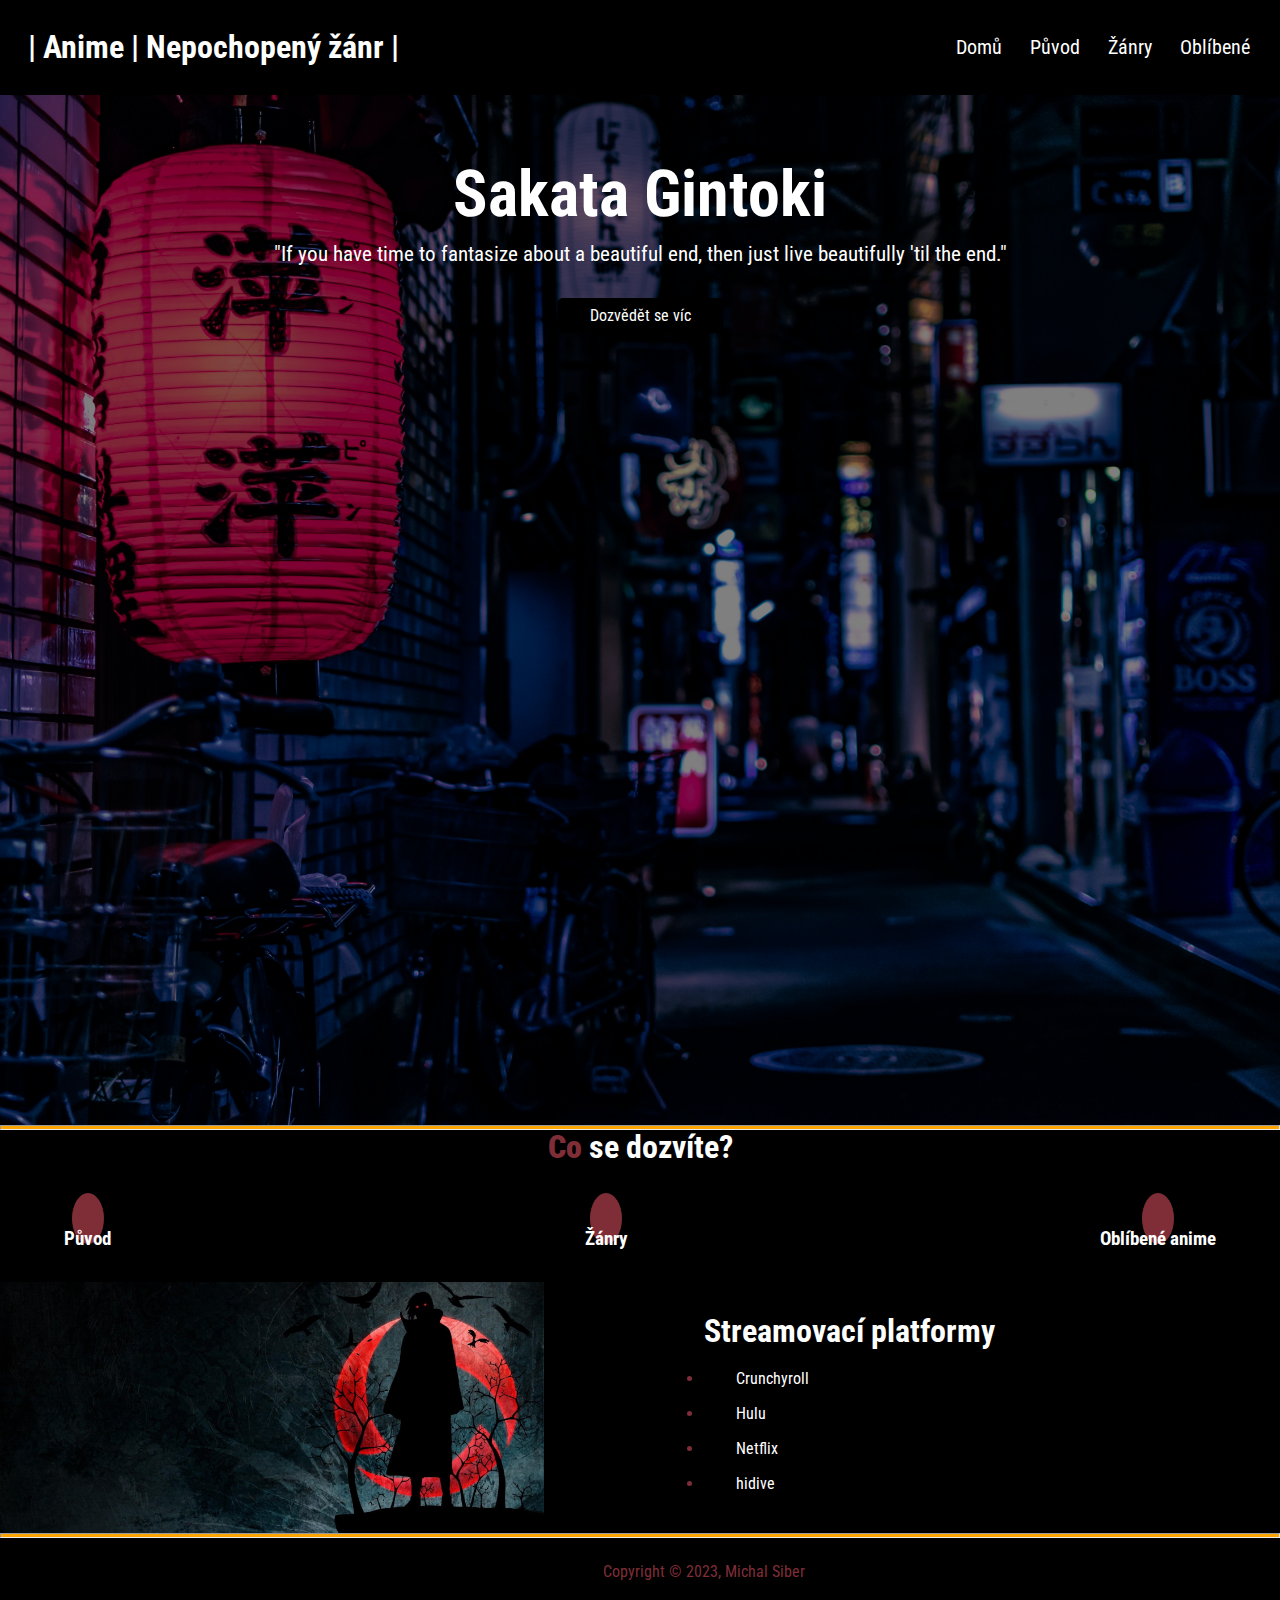
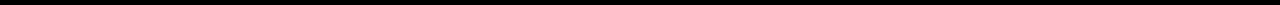
==== index.html @ 5fa0fb0a "edit" ====
<!DOCTYPE html>
<html lang="cs">
<head>
    <style>
        @import url('https://fonts.googleapis.com/css2?family=Pathway+Gothic+One&family=Roboto+Condensed:wght@700&display=swap');
      </style>
    <link rel="stylesheet" href="https://cdnjs.cloudflare.com/ajax/libs/font-awesome/6.4.2/css/all.min.css" integrity="sha512-z3gLpd7yknf1YoNbCzqRKc4qyor8gaKU1qmn+CShxbuBusANI9QpRohGBreCFkKxLhei6S9CQXFEbbKuqLg0DA==" crossorigin="anonymous" referrerpolicy="no-referrer" />
    <meta charset="UTF-8">
    <meta name="viewport" content="width=device-width, initial-scale=1.0">
    <title> Anime </title>
    <link rel="stylesheet" href="./css/style.css">
</head> 
<body>
    <nav id="navbar">
        <div id="logo"><a href="index.html">| Anime | Nepochopený žánr |</a></div>
        <ul>
            <li><a href="#home"><i class="fa-solid fa-house fa-fade"></i> Domů</a></li>
            <li><a href="./puvod.html"><i class="fa-solid fa-globe"></i> Původ</a></li>
            <li><a href="./tabulka.html"><i class="fa-solid fa-film"></i> Žánry</a></li>
            <li><a href="oblibene"><i class="fa-solid fa-fire-flame-curved"></i> Oblíbené</a></li>
        </ul>
        </div>
    </nav>
    <div id="showcase">
        <div class="showcase-content">
            <h1 class="l-heading">Sakata Gintoki</h1>
            <p class="lead">"If you have time to fantasize about a beautiful end, then just live beautifully 'til the end."</p>
            <a href="#what" class="btn"> Dozvědět se víc</a>
        </div>
    </div> <hr class="hr">
    <section id="what"> 
        <div class="container">
            <h2 class="m-heading text-center"><span class="text-primary"> Co</span> se dozvíte?</h2>
            <div class="items">
                <div class="item">
                    <i class="fa-solid fa-globe"></i>
                    <div class="bla">
                        <h3>Původ</h3>
                        <p></p>
                    </div>
                </div>
                <div class="item">
                    <i class="fa-solid fa-film"></i>
                    <div class="bla">
                        <h3>Žánry</h3>
                    </div>
                </div>
                <div class="item">
                    <i class="fa-solid fa-fire-flame-curved"></i>
                    <div class="bla">
                        <h3>Oblíbené anime</h3>
                        <p></p>
                    </div>
                </div>
            </div>
        </div>
    </section>
    <section id="who">
        <div class="who-img"></div>
        <div class="who-text bg-dark p-2">
            <h2 class="m-heading">Streamovací platformy</h2>
            <ul>
                <li><a href="https://www.crunchyroll.com/?utm_medium=pwa_app_launch&amp;utm_source=pwa" class="btn">Crunchyroll</a></li>
                <li> <a href="https://www.hulu.com/welcome?orig_referrer=https%3A%2F%2Fwww.google.com%2F" class="btn">Hulu</a></li>
                <li> <a href="https://www.netflix.com/cz/" class="btn">Netflix</a></li>
                <li> <a href="https://www.hidive.com/" class="btn">hidive</a></li>
            </ul>
        </div>
    </section> <hr class="hr">
    <footer id="main-footer" class="bg-dark text-center py-1">
        <div class="container">
            <p>Copyright &copy; 2023, Michal Siber </p>
        </div>
    </footer>
</body>
</html>
---- css/style.css ----
@import url('https://fonts.googleapis.com/css2?family=Roboto+Condensed:wght@700&display=swap');
* {
    margin: 0;
    padding: 0;
    box-sizing: border-box;
}

body {
    font-family: 'Pathway Gothic One', sans-serif;
    font-family: 'Roboto Condensed', sans-serif;
    background-color: black;
    text-decoration: none;
    padding-top: auto;

}
#logo {
    font-family: 'Pathway Gothic One', sans-serif;
    font-family: 'Roboto Condensed', sans-serif;
    font-weight: bold;
    font-size: 2rem;
    padding: 1%;
    
}
.text-primary {
    color: #7f2e37;
    font-weight: bolder;
    font-family: 'Roboto Condensed' sans-serif
}
#navbar {
    background-color: black;
    color: white;
    display: flex;
    justify-content: space-between;
    padding: 1rem;
    flex-wrap: wrap;
    font-family: 'Pathway Gothic One', sans-serif;
    font-family: 'Roboto Condensed', sans-serif;
    position: fixed;
    width: 100%;

}
#navbar a {
    color: white;
    text-decoration: none;
}
#navbar ul {

    display: flex;

    list-style: none;

    align-items: center;

}

 

#navbar ul li a {

    padding: 10px;

    margin: 0 0.25rem;
    font-size: 20px;

}

#navbar ul li a:hover {

    background-color: black;

    border-radius: 3px;

    color: #7f2e37;

}



@media only screen and (max-width: 700px) {

    #navbar ul {

        margin-top: 1rem;

    }

}
#showcase {
    background: rgb(3, 3, 3, 0.5) url("../img/jase-bloor-oCZHIa1D4EU-unsplash.jpg") no-repeat center center/cover;
    height: 125vh;
    color: white;
    }
#showcase .showcase-content {
    display: flex;
    flex-direction: column;
    text-align: center;
    justify-content: start;
    align-items: center;
    height: 100%;
    padding:10rem;
    background-color: rgb(0, 0, 0, 0.5);
}

.l-heading {
    font-size: 4rem;
    margin-bottom: 0.75rem;
    line-height: 1.1;

}

.lead {
    font-size: 1.3rem;
    margin-bottom: 2rem;

}
.btn {
    display: inline-block;
    color: white;
    background: black;
    padding: 0.5rem 2rem;
    border: none;
    border-radius: 5px;
    text-decoration: none;

}
.btn:hover {
    background: black;
    color: #7f2e37;
}
.btn-dark {
    background-color: #333;
    color: white;
}
#what .items {
    display: flex;
    padding: 1rem;
    justify-content: space-between;
    color: white    ;
}
#what .item {
    text-align: center;
    padding: 1rem;
    color: black;
}
#what .items .item i {
    background: #7f2e37;
    padding: 1rem;
    border-radius: 50%;
    margin-bottom: 1rem;
}
.container {
    max-width: 100%;
    margin: auto;
    padding: 0 2rem;
    overflow: hidden;
    background-color:black;
}
.text-center {
    text-align: center;
}
.m-heading {
    font-size: 2rem;
    margin-bottom: 0.75rem;
    line-height: 1.1;
    color: white;

}
.py-1 {
    padding: 1.5rem 0;
}
.py-2 {
    padding: 2rem 0;
}
.py-3 {
    padding: 3rem 0;
}
.bla {
    color: white;
}
.bg-light {
    background: white;
    color: #333;
}
.bg-dark {
    background: black;
    color: #7f2e37;
    margin-left: 10%;
}
.p-1 {
    padding: 1.5rem;
}
.p-2 {
    padding: 2rem;
}
.p-3 {
    padding: 3rem;
}
.list {
    margin: 0.5rem 0;
    list-style: none;
}
.list li {
    padding: 0.5rem 0;
    border-bottom: #444 dotted 1px;
}
#who {
    display: flex;
}
#who div {
    flex: 1;
}
#who .who-img {
    background: url("../img/wallpaperflare.com_wallpaper\ \(2\).jpg") no-repeat top center/cover;
    max-width:100%;
}
table {
    border: 0.125rem solid;
    border-collapse: collapse;
    background-color:var(--table-background)
}

th {
    height: 2rem;
    width: 10%;
    text-align: center;
    padding: 0.188rem;
    border: 0.125rem solid;
    border-bottom: 0.125rem solid;
    border-collapse: collapse;
    background-color: #7e1f37
}
tr {
    background-color: #000820;
}

td {
    color: white;
    height: 2rem;
    width: 10%;
    text-align: center;
    padding: 0.188rem;
    border-bottom: 0.063rem solid #ddd
}
.tab-head {
    color: white;
}
.hr {
    background-color:orange;
    height: 5px;
}
tr:nth-child(even) {background-color: #f2f2f2;}

#navbar1 {
    background-color: black;
    color: white;
    display: flex;
    justify-content: space-between;
    padding: 1rem;
    flex-wrap: wrap;
    font-family: 'Pathway Gothic One', sans-serif;
    font-family: 'Roboto Condensed', sans-serif;
    position: static;
    width: 100%;

}
#navbar1 a {
    color: white;
    text-decoration: none;
}
#navbar1 ul {

    display: flex;

    list-style: none;

    align-items: center;

}

 

#navbar1 ul li a {

    padding: 10px;

    margin: 0 0.25rem;
    font-size: 20px;

}

#navbar1 ul li a:hover {

    background-color: black;

    border-radius: 3px;

    color: #7f2e37;

}

.pozadi-puvod {
    background: rgb(3, 3, 3, 0.1) url("../img/clay-banks-u27Rrbs9Dwc-unsplash.jpg") no-repeat center center/cover;
    max-width: 100%;
    height: 125vh;
}
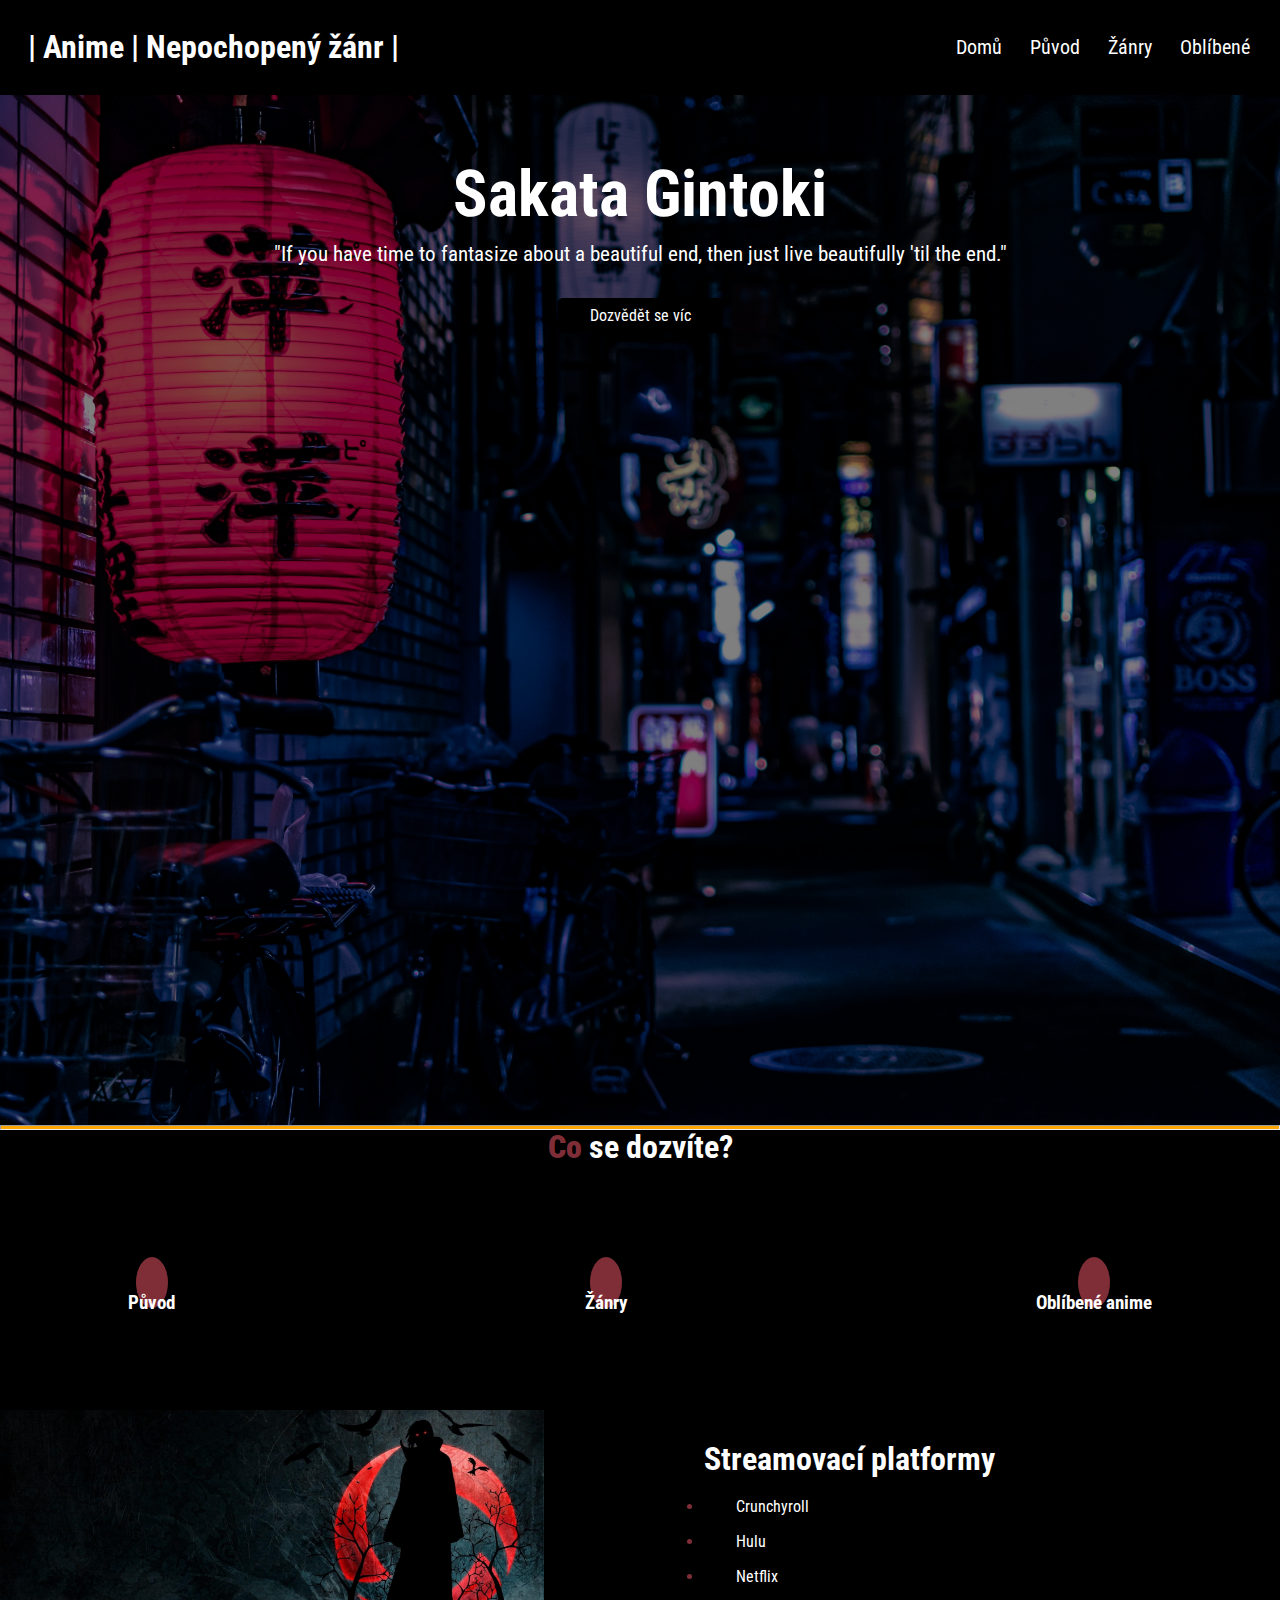
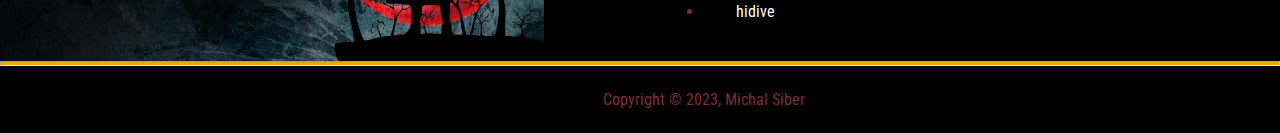
==== commit 4567e298: "edit" ====
--- a/index.html
+++ b/index.html
@@ -17,7 +17,7 @@
             <li><a href="#home"><i class="fa-solid fa-house fa-fade"></i> Domů</a></li>
             <li><a href="./puvod.html"><i class="fa-solid fa-globe"></i> Původ</a></li>
             <li><a href="./tabulka.html"><i class="fa-solid fa-film"></i> Žánry</a></li>
-            <li><a href="oblibene"><i class="fa-solid fa-fire-flame-curved"></i> Oblíbené</a></li>
+            <li><a href="./oblibene.html"><i class="fa-solid fa-fire-flame-curved"></i> Oblíbené</a></li>
         </ul>
         </div>
     </nav>
@@ -60,10 +60,10 @@
         <div class="who-text bg-dark p-2">
             <h2 class="m-heading">Streamovací platformy</h2>
             <ul>
-                <li><a href="https://www.crunchyroll.com/?utm_medium=pwa_app_launch&amp;utm_source=pwa" class="btn">Crunchyroll</a></li>
-                <li> <a href="https://www.hulu.com/welcome?orig_referrer=https%3A%2F%2Fwww.google.com%2F" class="btn">Hulu</a></li>
-                <li> <a href="https://www.netflix.com/cz/" class="btn">Netflix</a></li>
-                <li> <a href="https://www.hidive.com/" class="btn">hidive</a></li>
+                <li><a href="https://www.crunchyroll.com/?utm_medium=pwa_app_launch&amp;utm_source=pwa"class="btn" target="_blank">Crunchyroll</a></li>
+                <li> <a href="https://www.hulu.com/welcome?orig_referrer=https%3A%2F%2Fwww.google.com%2F" target="_blank" class="btn">Hulu</a></li>
+                <li> <a href="https://www.netflix.com/cz/" class="btn" target="_blank">Netflix</a></li>
+                <li> <a href="https://www.hidive.com/" class="btn" target="_blank">hidive</a></li>
             </ul>
         </div>
     </section> <hr class="hr">
--- a/css/style.css
+++ b/css/style.css
@@ -139,7 +139,7 @@
 }
 #what .item {
     text-align: center;
-    padding: 1rem;
+    padding: 5rem;
     color: black;
 }
 #what .items .item i {
@@ -153,7 +153,7 @@
     margin: auto;
     padding: 0 2rem;
     overflow: hidden;
-    background-color:black;
+    background-color:transparent;
 }
 .text-center {
     text-align: center;
@@ -182,7 +182,7 @@
     color: #333;
 }
 .bg-dark {
-    background: black;
+    background: transparent;
     color: #7f2e37;
     margin-left: 10%;
 }
@@ -302,4 +302,44 @@
     background: rgb(3, 3, 3, 0.1) url("../img/clay-banks-u27Rrbs9Dwc-unsplash.jpg") no-repeat center center/cover;
     max-width: 100%;
     height: 125vh;
+}
+.puvod-h {
+    color: #7e1f37;
+}
+.puvod-p {
+    color: black;
+}
+.pozadi-puvod2 {
+    background: rgb(3, 3, 3, 0.5) url("../img/jj-ying-9Qwbfa_RM94-unsplash.jpg");
+
+}
+.btn2 {
+    display: flex;
+    justify-content: space-between;
+    color: white;
+    padding: 10px;
+    border: none;
+    border-radius: 5px;
+    text-decoration: none;
+
+}
+.btn2:hover {
+    background: #0078c1;
+    color: #7f2e37;
+}
+.btn2-dark {
+    background-color: #333;
+    color: white;
+}
+.obliba {
+    font-size: 30px;
+}
+.body2 {
+    background-color: black;
+}
+.shon {
+    max-width: 20%;
+}
+.oblibene-h {
+    color: #7e1f37;
 }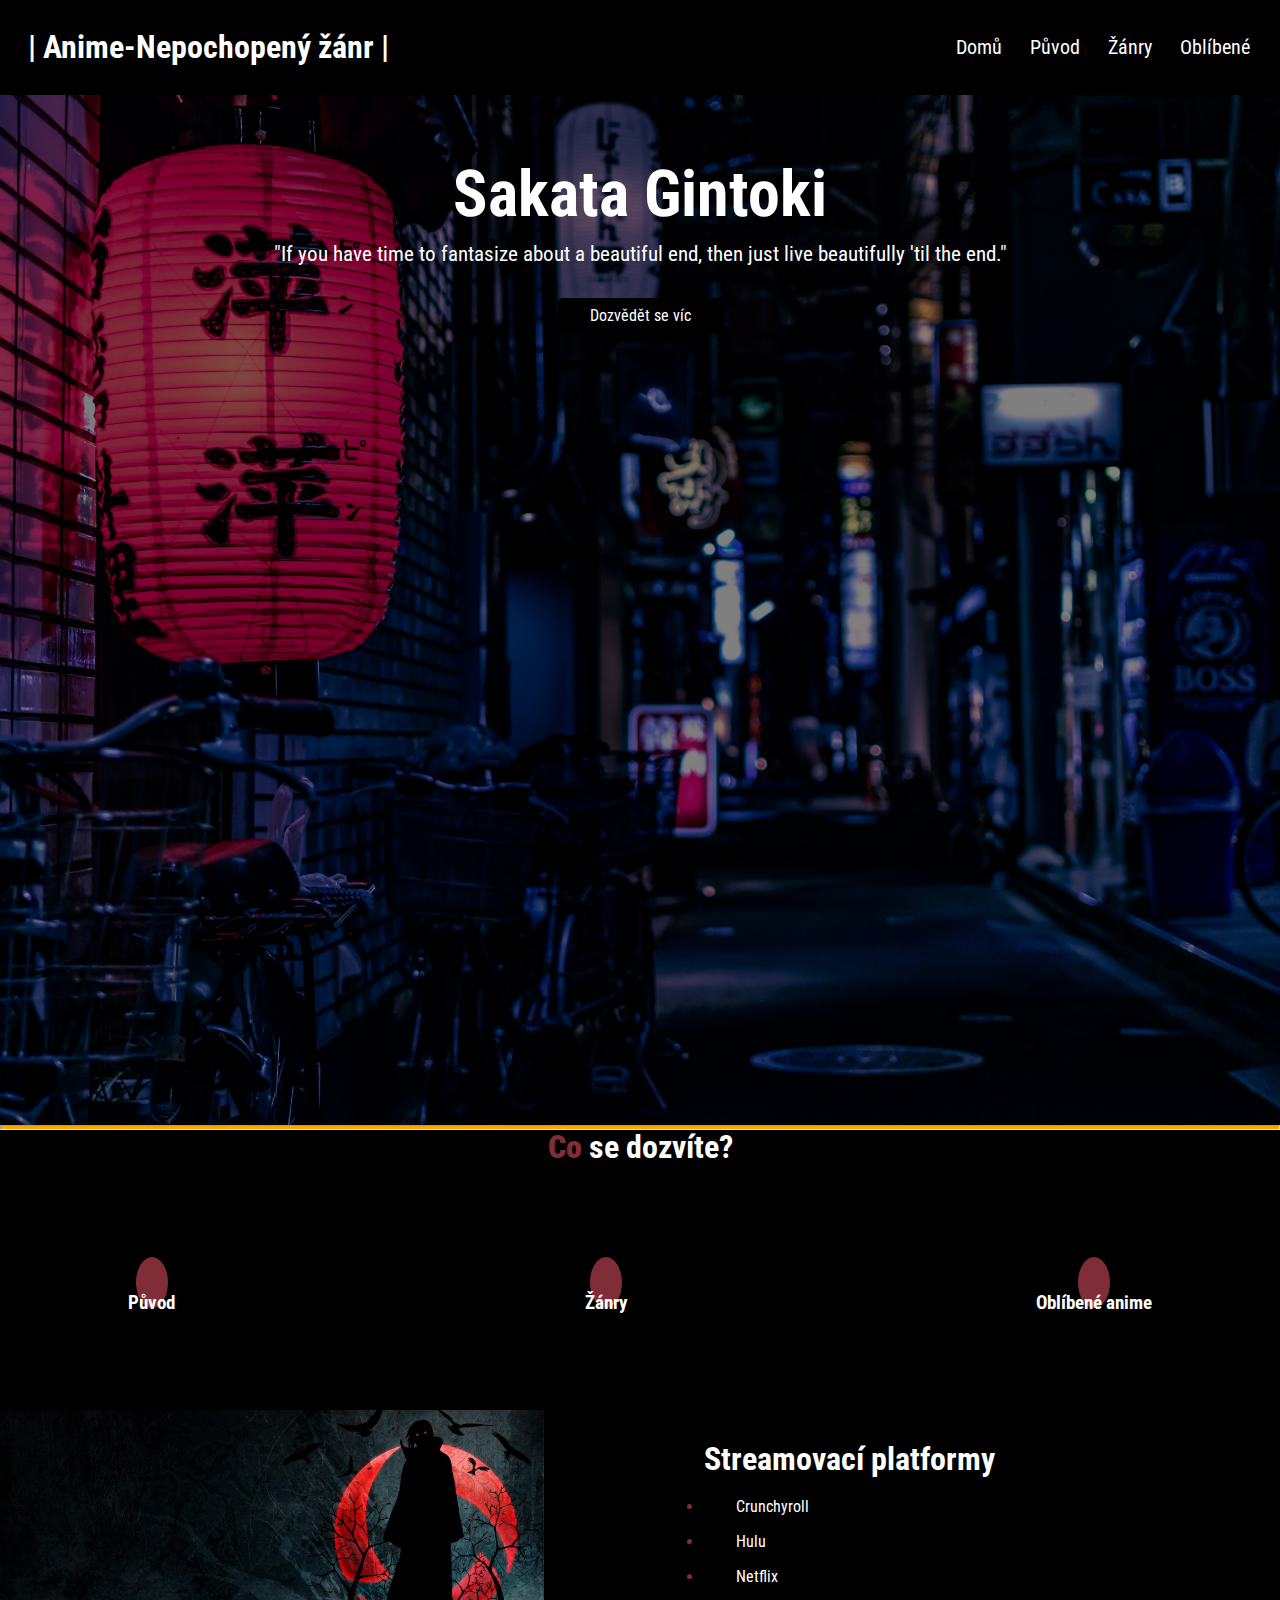
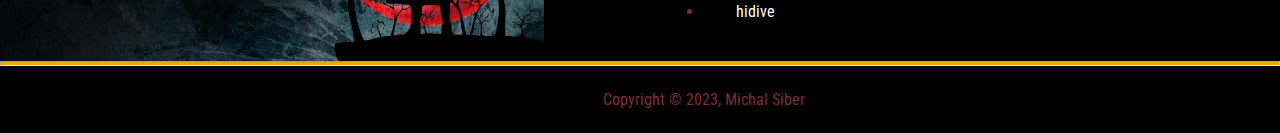
==== commit 037fcfdf: "edit" ====
--- a/index.html
+++ b/index.html
@@ -12,7 +12,7 @@
 </head> 
 <body>
     <nav id="navbar">
-        <div id="logo"><a href="index.html">| Anime | Nepochopený žánr |</a></div>
+        <div id="logo"><a href="index.html">| Anime-Nepochopený žánr |</a></div>
         <ul>
             <li><a href="#home"><i class="fa-solid fa-house fa-fade"></i> Domů</a></li>
             <li><a href="./puvod.html"><i class="fa-solid fa-globe"></i> Původ</a></li>
--- a/css/style.css
+++ b/css/style.css
@@ -1,12 +1,12 @@
 @import url('https://fonts.googleapis.com/css2?family=Roboto+Condensed:wght@700&display=swap');
 * {
-    margin: 0;
+    margin: 0 ;
     padding: 0;
     box-sizing: border-box;
 }
 
 body {
-    font-family: 'Pathway Gothic One', sans-serif;
+    font-family: 'Pathway Gothic One', sans-serif ;
     font-family: 'Roboto Condensed', sans-serif;
     background-color: black;
     text-decoration: none;
@@ -210,7 +210,7 @@
     flex: 1;
 }
 #who .who-img {
-    background: url("../img/wallpaperflare.com_wallpaper\ \(2\).jpg") no-repeat top center/cover;
+    background: rgb(0, 0, 0, 0.5) url("../img/wallpaperflare.com_wallpaper\ \(2\).jpg") no-repeat top center/cover;
     max-width:100%;
 }
 table {
@@ -316,23 +316,51 @@
 .btn2 {
     display: flex;
     justify-content: space-between;
-    color: white;
-    padding: 10px;
+    background-color: #1ec279;
+    padding: 7px 20px !important;
+    border: 3px solid #1ec279;
+    border-radius: 5px;
+    text-decoration: none;
+    margin: 0px 0px 0px 20px;
+
+}
+.btn2 a {
+    text-decoration: none;
+    color: #fff;
+}
+.btn2:hover {
+    background-color: rgba(255,255,255,0);
+    cursor: pointer;
+}
+button.green-button:hover a{
+ color: #1ec279;
+}
+.btn2-dark {
+    background-color: transparent;
+    color: transparent;
+}
+.button {
+    background-color: #04AA6D; /* Green */
     border: none;
-    border-radius: 5px;
-    text-decoration: none;
-
-}
-.btn2:hover {
-    background: #0078c1;
-    color: #7f2e37;
-}
-.btn2-dark {
-    background-color: #333;
-    color: white;
-}
-.obliba {
-    font-size: 30px;
+    color: deepskyblue;
+    padding: 16px 32px;
+    text-align: center;
+    text-decoration: none;
+    display: inline-block;
+    font-size: 16px;
+    margin: 4px 2px;
+    transition-duration: 0.4s;
+    cursor: pointer;
+}
+.button1 {
+    background-color: white; 
+    color: black; 
+    border: 2px solid #04AA6D;
+  }
+  
+  .button1:hover {
+    background-color: deepskyblue;
+    color: white;
 }
 .body2 {
     background-color: black;
@@ -341,5 +369,5 @@
     max-width: 20%;
 }
 .oblibene-h {
-    color: #7e1f37;
-}+    color: white;
+}
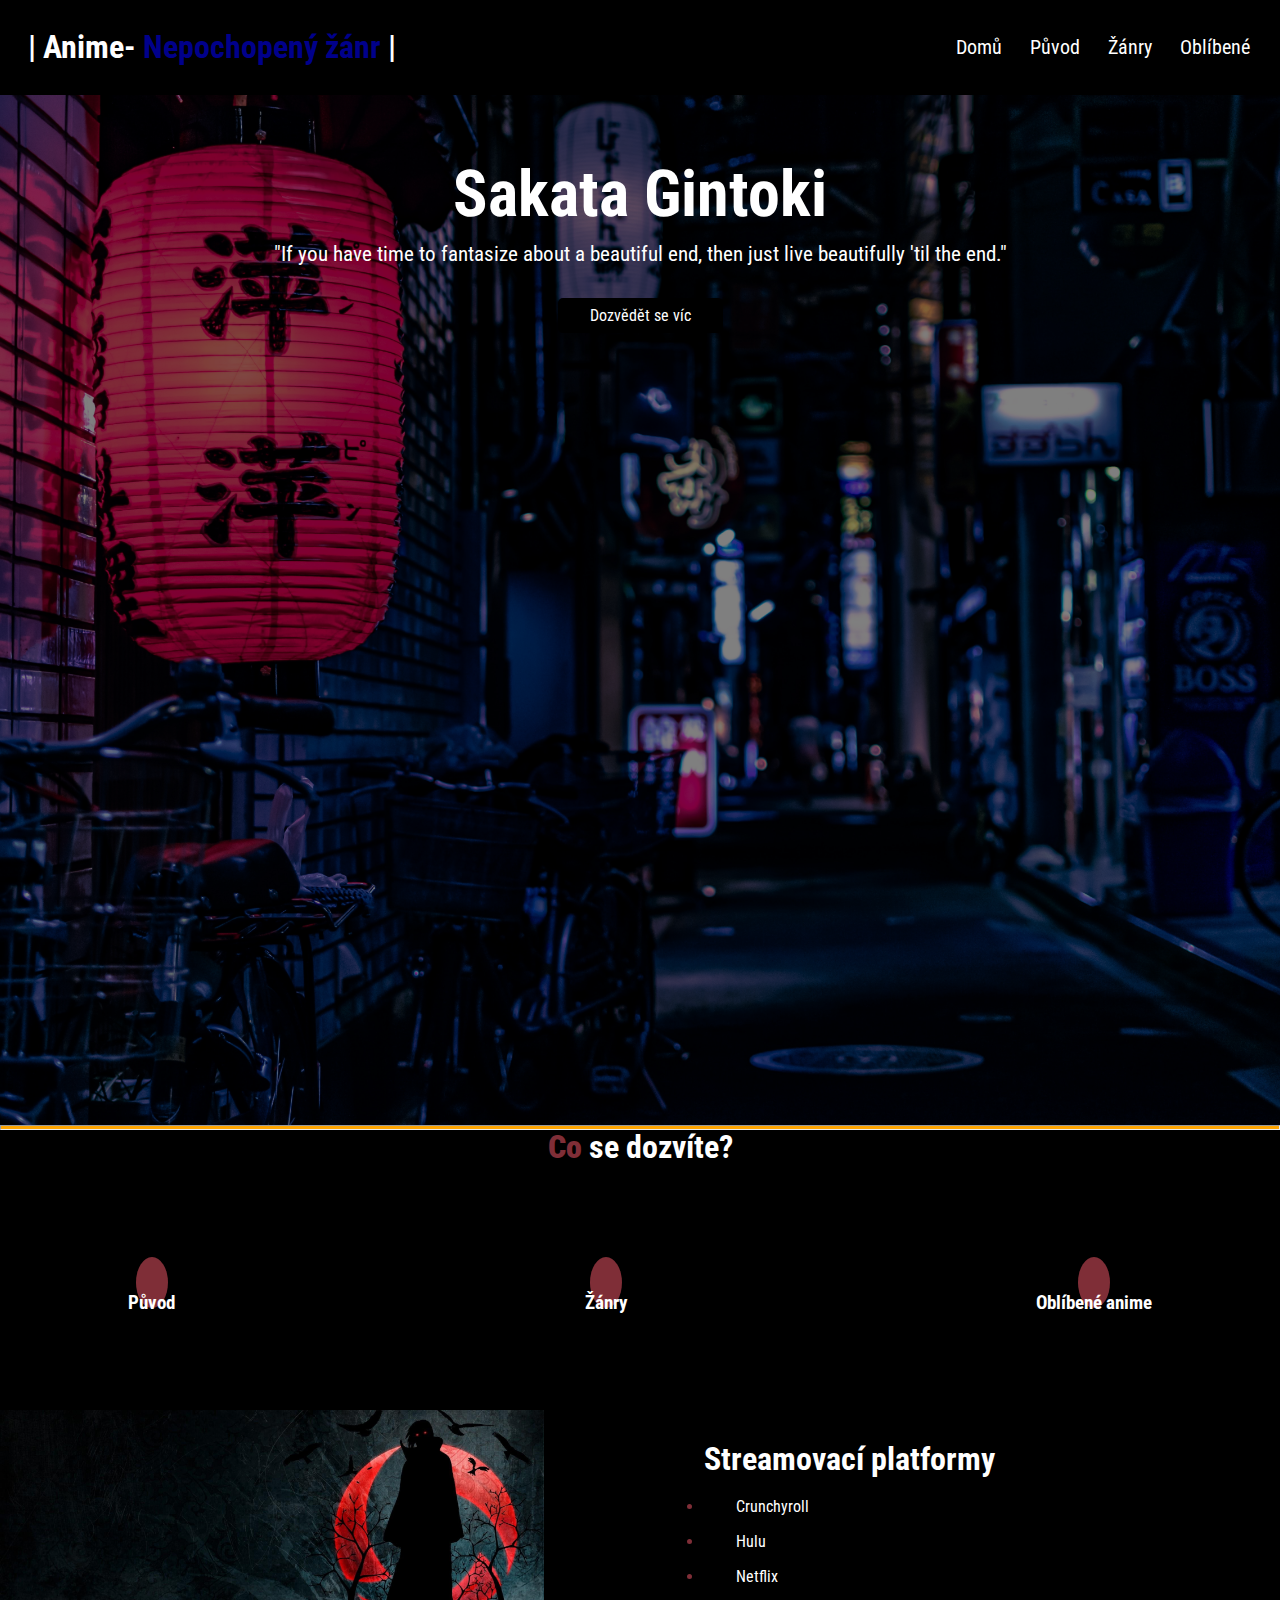
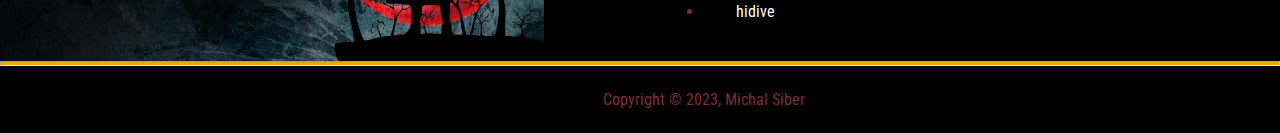
==== commit f8511e36: "edit" ====
--- a/index.html
+++ b/index.html
@@ -12,14 +12,13 @@
 </head> 
 <body>
     <nav id="navbar">
-        <div id="logo"><a href="index.html">| Anime-Nepochopený žánr |</a></div>
+        <div id="logo"><a href="index.html">| Anime- <span class="mnam2">Nepochopený žánr </span>|</a></div>
         <ul>
             <li><a href="#home"><i class="fa-solid fa-house fa-fade"></i> Domů</a></li>
             <li><a href="./puvod.html"><i class="fa-solid fa-globe"></i> Původ</a></li>
             <li><a href="./tabulka.html"><i class="fa-solid fa-film"></i> Žánry</a></li>
             <li><a href="./oblibene.html"><i class="fa-solid fa-fire-flame-curved"></i> Oblíbené</a></li>
         </ul>
-        </div>
     </nav>
     <div id="showcase">
         <div class="showcase-content">
@@ -60,7 +59,7 @@
         <div class="who-text bg-dark p-2">
             <h2 class="m-heading">Streamovací platformy</h2>
             <ul>
-                <li><a href="https://www.crunchyroll.com/?utm_medium=pwa_app_launch&amp;utm_source=pwa"class="btn" target="_blank">Crunchyroll</a></li>
+                <li><a href="https://www.crunchyroll.com/?utm_medium=pwa_app_launch&amp;utm_source=pwa" class="btn" target="_blank">Crunchyroll</a></li>
                 <li> <a href="https://www.hulu.com/welcome?orig_referrer=https%3A%2F%2Fwww.google.com%2F" target="_blank" class="btn">Hulu</a></li>
                 <li> <a href="https://www.netflix.com/cz/" class="btn" target="_blank">Netflix</a></li>
                 <li> <a href="https://www.hidive.com/" class="btn" target="_blank">hidive</a></li>
--- a/css/style.css
+++ b/css/style.css
@@ -312,6 +312,12 @@
 .pozadi-puvod2 {
     background: rgb(3, 3, 3, 0.5) url("../img/jj-ying-9Qwbfa_RM94-unsplash.jpg");
 
+}
+.mnam {
+    color: #7e1f37;
+}
+.mnam2 {
+    color: darkblue;
 }
 .btn2 {
     display: flex;
@@ -365,9 +371,29 @@
 .body2 {
     background-color: black;
 }
-.shon {
-    max-width: 20%;
+.shon img {
+    width: 400px;
 }
 .oblibene-h {
     color: white;
-}
+    width: 400;
+}
+.obliba {
+    display: flex;
+    justify-content:center;
+    padding: 250px 0;
+    margin-left: 250;
+}
+
+.shonen-img {
+    display: grid;
+    align-items: center; 
+    grid-template-columns: 1fr 1fr 1fr;
+    column-gap: 5px;
+}
+
+.text-shonen {
+    color: white;
+    font-size: 29px;
+    float: left;
+}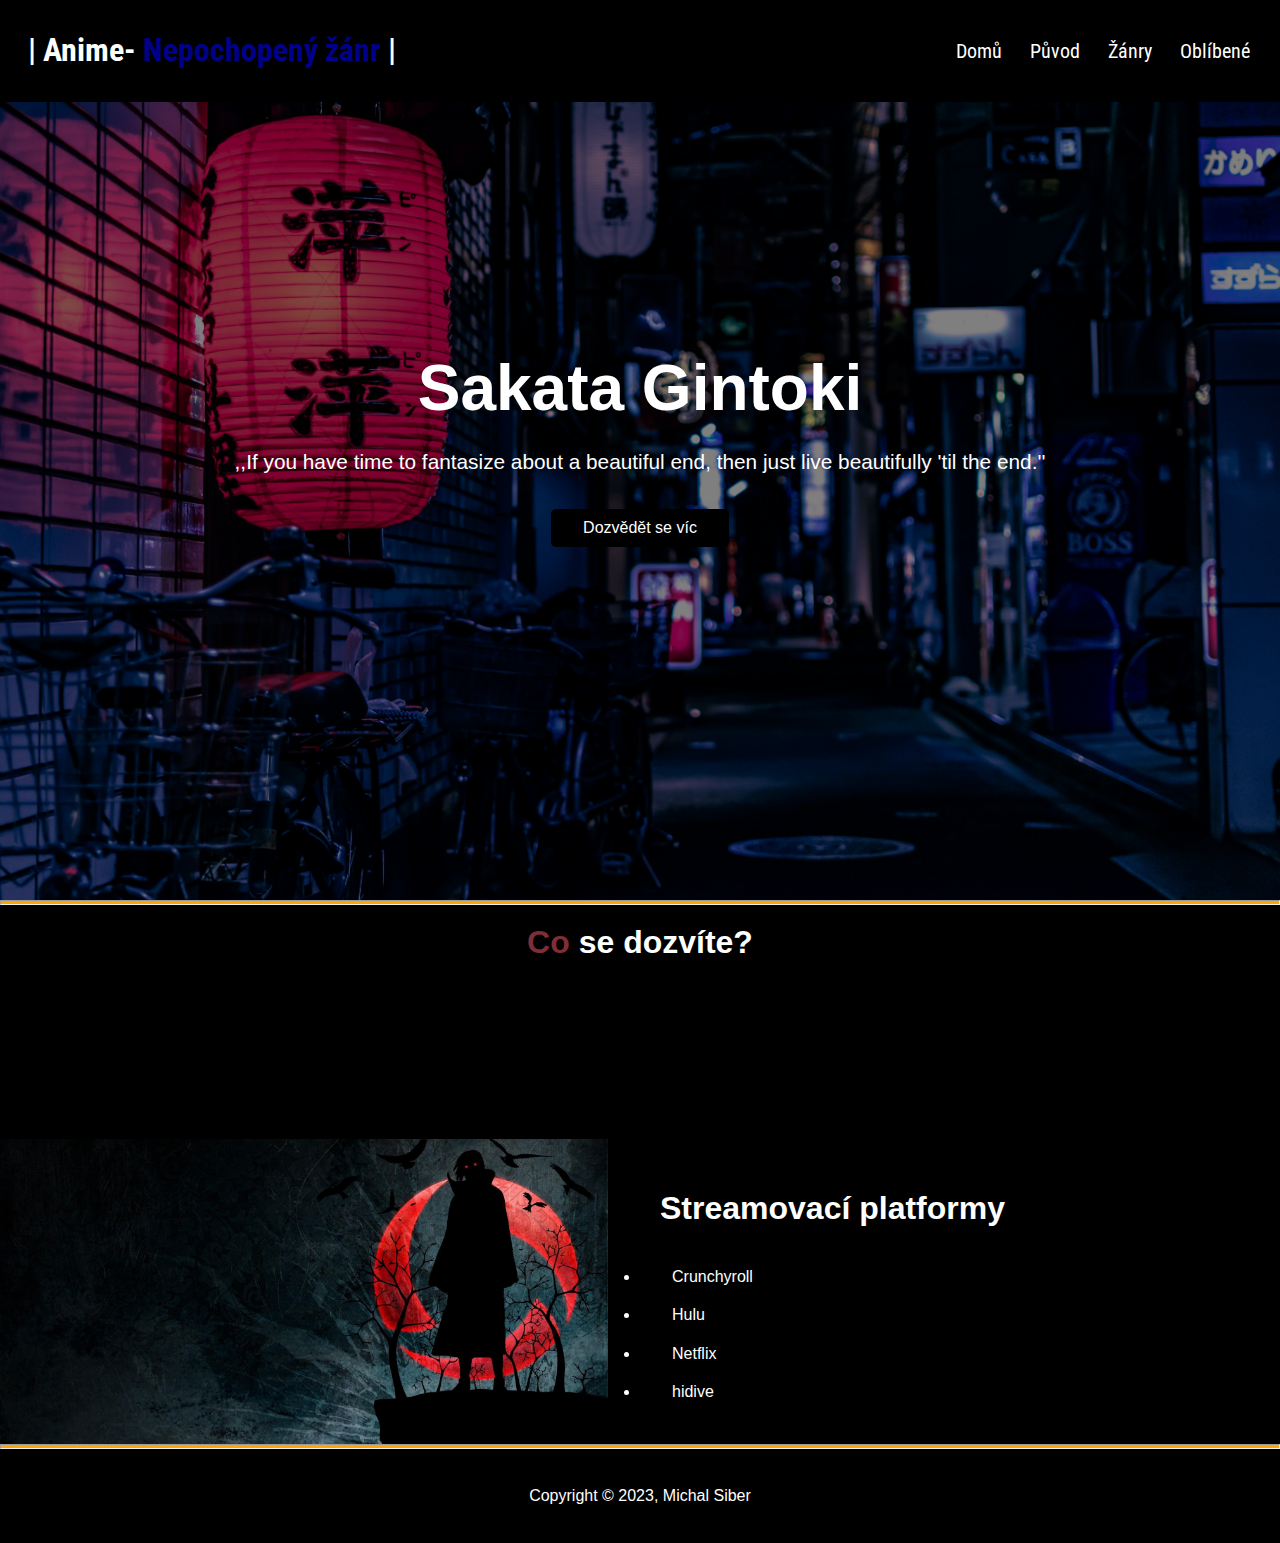
==== commit bc4d7a14: "edit" ====
--- a/index.html
+++ b/index.html
@@ -9,6 +9,7 @@
     <meta name="viewport" content="width=device-width, initial-scale=1.0">
     <title> Anime </title>
     <link rel="stylesheet" href="./css/style.css">
+    <link rel="stylesheet" href="./css/fadein.css">
 </head> 
 <body>
     <nav id="navbar">
@@ -23,7 +24,7 @@
     <div id="showcase">
         <div class="showcase-content">
             <h1 class="l-heading">Sakata Gintoki</h1>
-            <p class="lead">"If you have time to fantasize about a beautiful end, then just live beautifully 'til the end."</p>
+            <p class="lead">,,If you have time to fantasize about a beautiful end, then just live beautifully 'til the end.''</p>
             <a href="#what" class="btn"> Dozvědět se víc</a>
         </div>
     </div> <hr class="hr">
@@ -34,20 +35,20 @@
                 <div class="item">
                     <i class="fa-solid fa-globe"></i>
                     <div class="bla">
-                        <h3>Původ</h3>
+                        <h3> <a class="bla" href="./puvod.html">Původ</a></h3>
                         <p></p>
                     </div>
                 </div>
                 <div class="item">
-                    <i class="fa-solid fa-film"></i>
+                  <i class="fa-solid fa-film"></i>
                     <div class="bla">
-                        <h3>Žánry</h3>
+                        <h3> <a class="bla" href="./tabulka.html">Žánry </a></h3>
                     </div>
                 </div>
                 <div class="item">
                     <i class="fa-solid fa-fire-flame-curved"></i>
                     <div class="bla">
-                        <h3>Oblíbené anime</h3>
+                        <h3><a class="bla" href="./oblibene.html">Oblíbené anime</a></h3>
                         <p></p>
                     </div>
                 </div>
@@ -71,5 +72,47 @@
             <p>Copyright &copy; 2023, Michal Siber </p>
         </div>
     </footer>
+
+    <script>
+
+        function debounce(func, wait = 20, immediate = true) {
+            var timeout;
+            return function () {
+                var context = this, args = arguments;
+                var later = function () {
+                    timeout = null;
+                    if (!immediate) func.apply(context, args);
+                };
+                var callNow = immediate && !timeout;
+                clearTimeout(timeout);
+                timeout = setTimeout(later, wait);
+                if (callNow) func.apply(context, args);
+            };
+        };
+
+        const sliderImages = document.querySelectorAll('.item');
+
+        function checkSlide() {
+            
+            sliderImages.forEach(sliderImage => {
+                console.log("height",sliderImage.offsetTop);
+                // half way through the image
+                const slideInAt = (window.scrollY + window.innerHeight) - sliderImage.offsetHeight / 2;
+                // bottom of the image
+                const imageBottom = sliderImage.offsetTop + sliderImage.offsetHeight;
+                const isHalfShown = slideInAt > sliderImage.offsetTop;
+                const isNotScrolledPast = window.scrollY < imageBottom;
+                if (isHalfShown && isNotScrolledPast) {
+                    sliderImage.classList.add('active');
+                } else {
+                    sliderImage.classList.remove('active');
+                }
+            });
+        }
+
+        window.addEventListener('scroll', debounce(checkSlide));
+
+
+    </script>
 </body>
 </html>--- a/css/style.css
+++ b/css/style.css
@@ -161,6 +161,7 @@
 .m-heading {
     font-size: 2rem;
     margin-bottom: 0.75rem;
+    padding: 20px;
     line-height: 1.1;
     color: white;
 
@@ -184,7 +185,6 @@
 .bg-dark {
     background: transparent;
     color: #7f2e37;
-    margin-left: 10%;
 }
 .p-1 {
     padding: 1.5rem;
@@ -304,10 +304,10 @@
     height: 125vh;
 }
 .puvod-h {
-    color: #7e1f37;
+    color:black;
 }
 .puvod-p {
-    color: black;
+    color: white;
 }
 .pozadi-puvod2 {
     background: rgb(3, 3, 3, 0.5) url("../img/jj-ying-9Qwbfa_RM94-unsplash.jpg");
@@ -371,12 +371,49 @@
 .body2 {
     background-color: black;
 }
-.shon img {
-    width: 400px;
-}
-.oblibene-h {
-    color: white;
-    width: 400;
+.shon-image_1{
+    display: grid;
+    grid-template-columns: repeat(auto-fit, minmax(200px, 1fr));
+    grid-gap: 2rem;
+    width: 100%;
+    max-width: 500px;
+    margin: 0 auto;
+    margin-bottom: 6rem;
+    margin-top: 100px;
+    margin-left: 70rem;
+}
+
+.shon-image_2 {
+    display: grid;
+    grid-template-columns: repeat(auto-fit, minmax(200px, 1fr));
+    grid-gap: 2rem;
+    width: 100%;
+    max-width: 500px;
+    margin: 0 auto;
+    margin-bottom: 6rem;
+    margin-top: 100px;
+    margin-right: 70rem;
+}
+.shon-image_3 {
+    display: grid;
+    grid-template-columns: repeat(auto-fit, minmax(200px, 1fr));
+    grid-gap: 2rem;
+    width: 100%;
+    max-width: 500px;
+    margin: 0 auto;
+    margin-bottom: 6rem;
+    margin-top: 100px;
+    margin-left: 70rem;
+}
+.oblibene-grid {
+    display: grid;
+    grid-template-columns: repeat(auto-fit, minmax(200px, 1fr));
+    grid-gap: 2rem;
+    width: 100%;
+    max-width: 700px;
+    margin: 0 auto;
+    margin-bottom: 6rem;
+    margin-top: 100px;
 }
 .obliba {
     display: flex;
@@ -396,4 +433,8 @@
     color: white;
     font-size: 29px;
     float: left;
+}
+.obl-txt {
+    color: white;
+
 }--- a/css/fadein.css
+++ b/css/fadein.css
@@ -0,0 +1,196 @@
+* {
+    box-sizing: border-box;
+    margin: 0;
+    padding: 0;
+}
+
+body {
+    font-family: 'Roboto', sans-serif;
+    line-height: 1.4;
+}
+
+.p-1 {
+    padding: 1.5rem;
+}
+
+.p-2 {
+    padding: 2rem;
+}
+
+.p-3 {
+    padding: 3rem;
+}
+
+.bg-light {
+    background: #f4f4f4;
+    color: #333;
+}
+
+.bg-dark {
+    background: black;
+    color: #fff;
+}
+
+.py-1 {
+    padding: 1.5rem 0;
+}
+
+.py-2 {
+    padding: 2rem 0;
+}
+
+.py-3 {
+    padding: 3rem 0;
+}
+
+.container {
+    max-width: 1100px;
+    margin: auto;
+    padding: 0 2rem;
+    overflow: hidden;
+}
+
+.text-center {
+    text-align: center;
+}
+
+.text-primary {
+    color: #7f2e37;
+}
+
+a {
+    text-decoration: none;
+}
+
+p {
+    margin: 0.75rem 0;
+}
+
+/* Showcase */
+#showcase {
+    height: 100vh;
+    color: #fff;
+}
+
+/* Photo by <a href="https://unsplash.com/@itfeelslikefilm?utm_source=unsplash&utm_medium=referral&utm_content=creditCopyText">🇸🇮 Janko Ferlič</a> on <a href="https://unsplash.com/s/photos/library?utm_source=unsplash&utm_medium=referral&utm_content=creditCopyText">Unsplash</a> */
+
+#showcase .showcase-content {
+    display: flex;
+    flex-direction: column;
+    text-align: center;
+    justify-content: center;
+    align-items: center;
+    height: 100%;
+    padding: 0 2rem;
+    background-color: rgba(0, 0, 0, 0.5);
+}
+
+/* Section Co děláme  */
+#what .items {
+    display: flex;
+    padding: 1rem;
+}
+
+#what .item {
+    text-align: center;
+    padding: 1rem;
+    border-radius: 10px;
+    border: 1px black solid;
+    background-color: black;
+    margin: 10px;
+
+    opacity: 0;
+    transition: all 1s;
+    transform: translateY(30%) scale(0.95);
+}
+
+#what .item.active {
+    opacity: 1;
+    transform: translateX(0%) scale(1);
+}
+
+#what .items .item i {
+    background: #7f2e37;
+    padding: 1rem;
+    border-radius: 50%;
+    margin-bottom: 1rem;
+}
+</style>
+
+<div class="showcase-content">
+    <h1>Showcase</h1>
+</div>
+</header>
+
+<section id="what" class="bg-light py-1">
+<div class="container">
+    <h2 class="m-heading text-center">
+        <span class="text-primary">Co</span>
+        děláme
+    </h2>
+    <div class="items">
+        <div class="item">
+            <i class="fas fa-book fa-2x"></i>
+            <div>
+                <h3>Půjčujeme knihy</h3>
+                <p>
+                    Lorem ipsum dolor sit amet, consectetur adipisicing elit.
+                    Eveniet, laboriosam?
+                </p>
+            </div>
+        </div>
+        <div class="item">
+            <i class="fas fa-book-reader fa-2x"></i>
+            <div>
+                <h3>Čtenářské dílny</h3>
+                <p>
+                    Lorem ipsum dolor sit amet, consectetur adipisicing elit.
+                    Eveniet, laboriosam?
+                </p>
+            </div>
+        </div>
+        <div class="item">
+            <i class="fas fa-pencil-alt fa-2x"></i>
+            <div>
+                <h3>Recenze</h3>
+                <p>
+                    Lorem ipsum dolor sit amet, consectetur adipisicing elit.
+                    Eveniet, laboriosam?
+                </p>
+            </div>
+        </div>
+    </div>
+    <div class="items">
+        <div class="item">
+            <i class="fas fa-book fa-2x"></i>
+            <div>
+                <h3>Půjčujeme knihy</h3>
+                <p>
+                    Lorem ipsum dolor sit amet, consectetur adipisicing elit.
+                    Eveniet, laboriosam?
+                </p>
+            </div>
+        </div>
+        <div class="item">
+            <i class="fas fa-book-reader fa-2x"></i>
+            <div>
+                <h3>Čtenářské dílny</h3>
+                <p>
+                    Lorem ipsum dolor sit amet, consectetur adipisicing elit.
+                    Eveniet, laboriosam?
+                </p>
+            </div>
+        </div>
+        <div class="item">
+            <i class="fas fa-pencil-alt fa-2x"></i>
+            <div>
+                <h3>Recenze</h3>
+                <p>
+                    Lorem ipsum dolor sit amet, consectetur adipisicing elit.
+                    Eveniet, laboriosam?
+                </p>
+            </div>
+        </div>
+    </div>
+</div>
+</section>
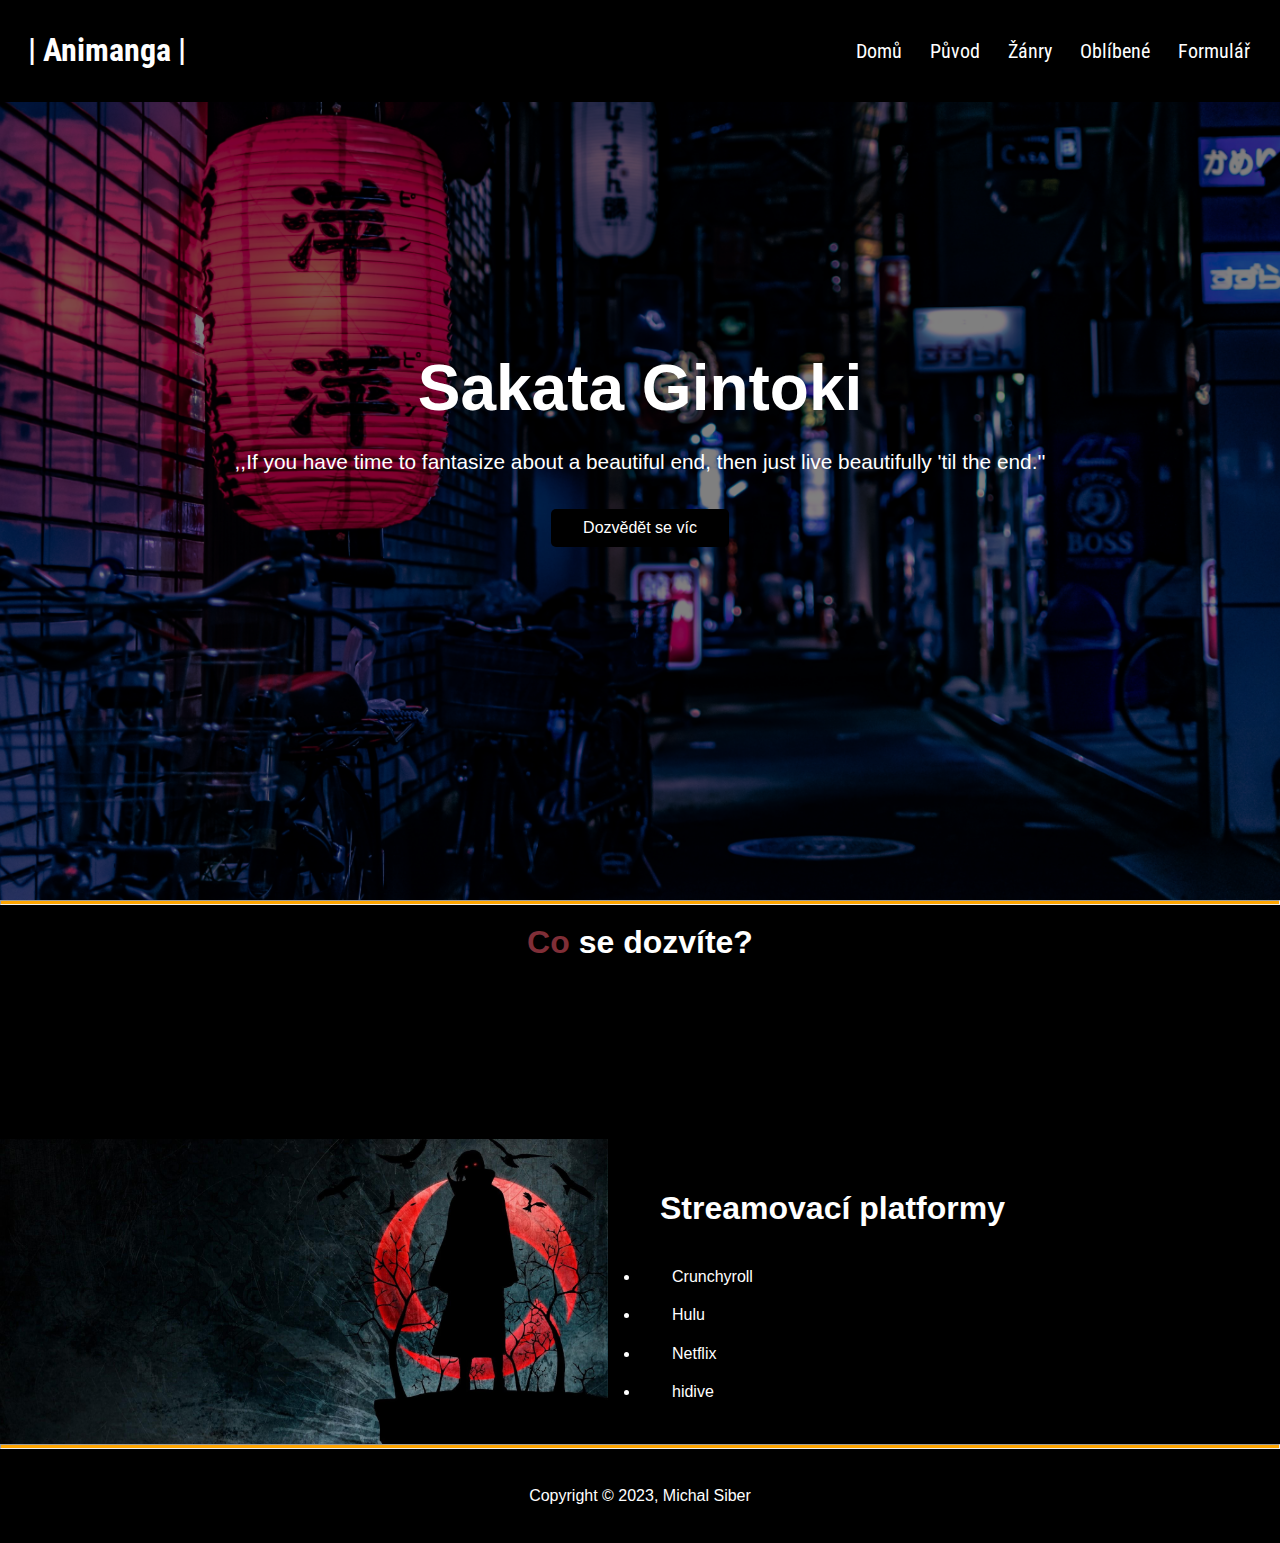
==== commit 2c29da6c: "edit" ====
--- a/index.html
+++ b/index.html
@@ -13,12 +13,13 @@
 </head> 
 <body>
     <nav id="navbar">
-        <div id="logo"><a href="index.html">| Anime- <span class="mnam2">Nepochopený žánr </span>|</a></div>
+        <div id="logo"><a href="index.html">| Animanga <span class="mnam2"> </span>|</a></div>
         <ul>
             <li><a href="#home"><i class="fa-solid fa-house fa-fade"></i> Domů</a></li>
             <li><a href="./puvod.html"><i class="fa-solid fa-globe"></i> Původ</a></li>
             <li><a href="./tabulka.html"><i class="fa-solid fa-film"></i> Žánry</a></li>
             <li><a href="./oblibene.html"><i class="fa-solid fa-fire-flame-curved"></i> Oblíbené</a></li>
+            <li><a href="./formular.html"><i class="fa-solid fa-clipboard"></i> Formulář</a></li>
         </ul>
     </nav>
     <div id="showcase">
--- a/css/style.css
+++ b/css/style.css
@@ -437,4 +437,54 @@
 .obl-txt {
     color: white;
 
-}+}
+
+.formik {
+        body, html {
+            height: 100%;
+            margin: 0;
+            display: flex;
+            justify-content: center;
+            align-items: center;
+            font-family: Arial, sans-serif;
+        }
+
+        form {
+            border: 2px solid #ccc;
+            padding: 20px;
+            background-color: #f9f9f9;
+            box-shadow: 0 4px 8px rgba(0, 0, 0, 0.1);
+            width: 300px;
+        }
+
+        label {
+            display: block;
+            margin-bottom: 5px;
+        }
+
+        input[type="text"], input[type="email"], select, textarea {
+            width: 100%;
+            padding: 8px;
+            margin: 10px 0;
+            border: 1px solid #ccc;
+            border-radius: 4px;
+        }
+
+        textarea {
+            resize: vertical;
+        }
+
+        input[type="submit"] {
+            background-color: black;
+            color: white;
+            padding: 10px 20px;
+            border: none;
+            border-radius: 4px;
+            cursor: pointer;
+            width: 100%;
+        }
+
+        input[type="submit"]:hover {
+            background-color: #7e1f37;
+        }
+        }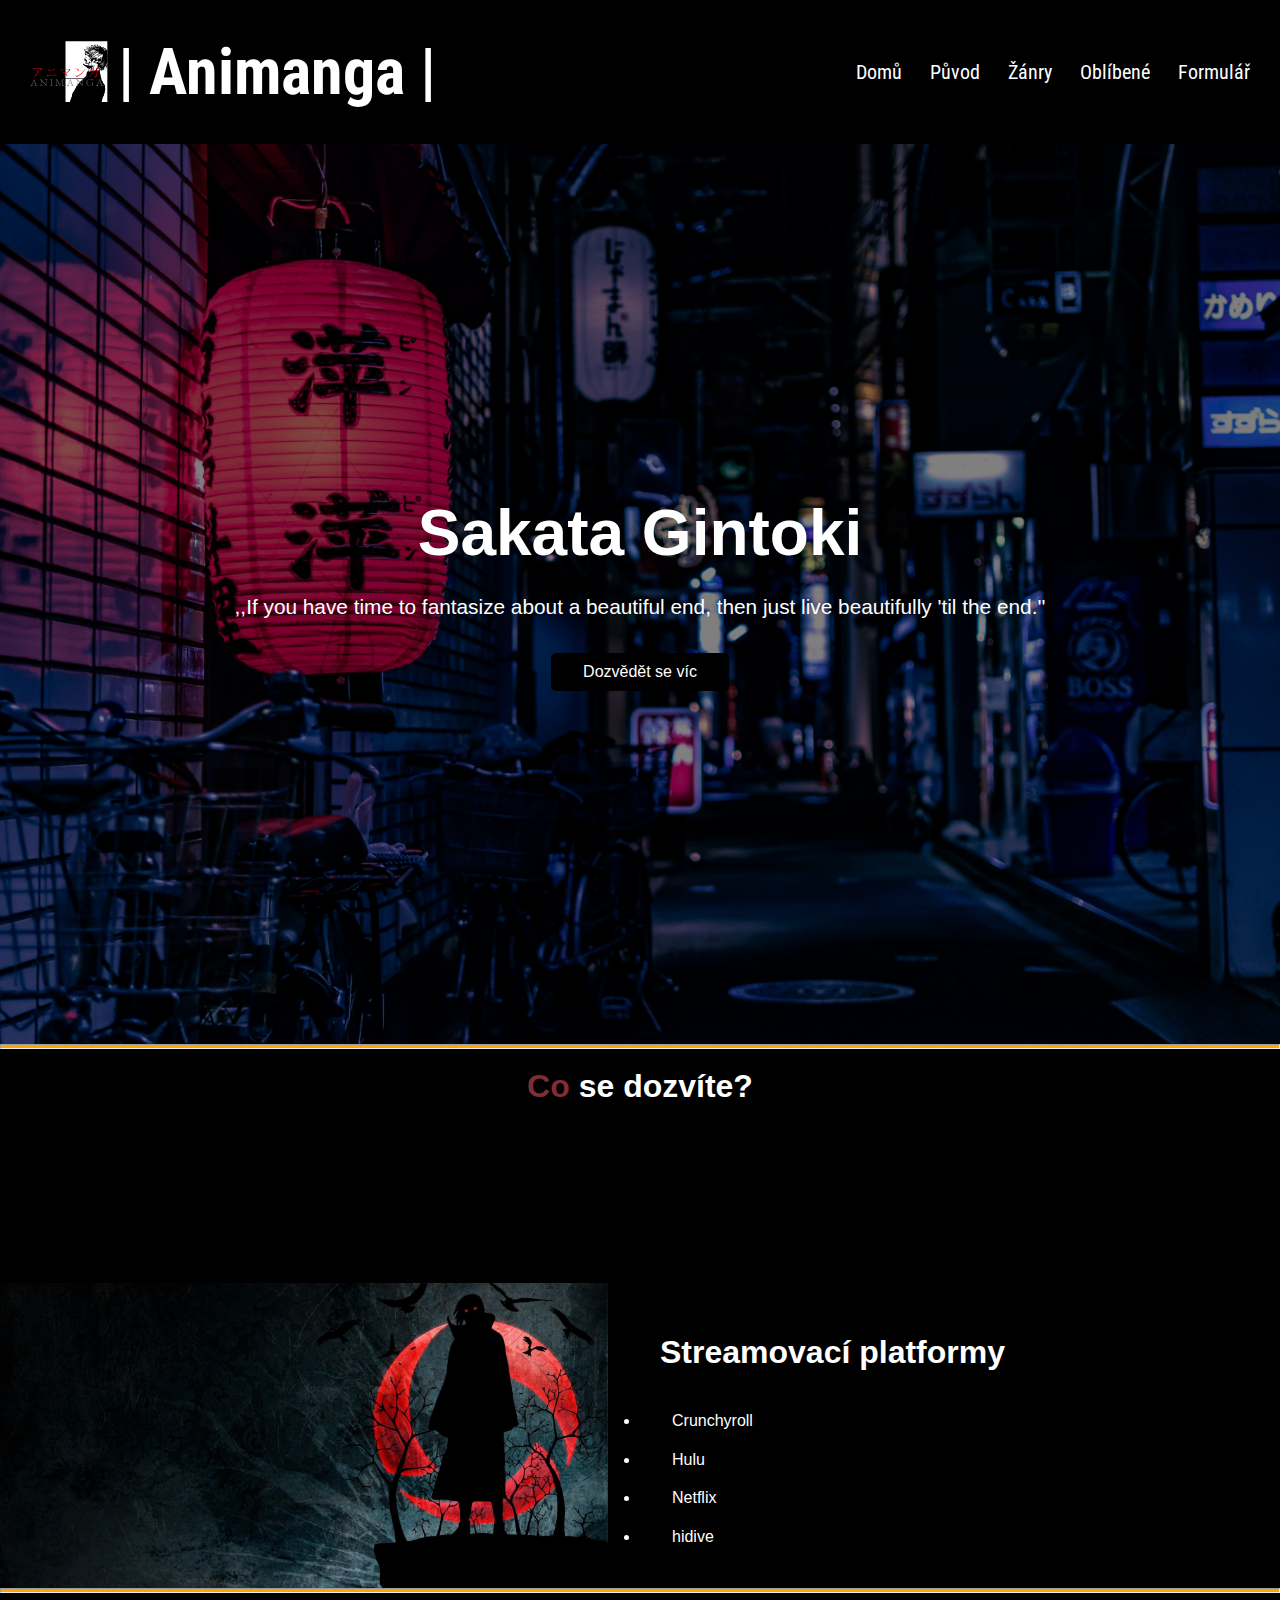
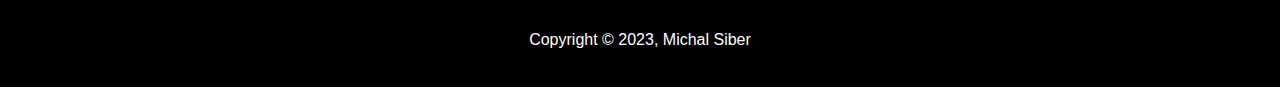
==== commit 40450033: "pridani loga" ====
--- a/index.html
+++ b/index.html
@@ -13,7 +13,7 @@
 </head> 
 <body>
     <nav id="navbar">
-        <div id="logo"><a href="index.html">| Animanga <span class="mnam2"> </span>|</a></div>
+        <div id="logo"><img class="obrazek" src="./img/Untitled.svg" alt=""><a href="index.html">| Animanga <span class="mnam2"> </span>|</a></div>
         <ul>
             <li><a href="#home"><i class="fa-solid fa-house fa-fade"></i> Domů</a></li>
             <li><a href="./puvod.html"><i class="fa-solid fa-globe"></i> Původ</a></li>
--- a/css/style.css
+++ b/css/style.css
@@ -17,8 +17,9 @@
     font-family: 'Pathway Gothic One', sans-serif;
     font-family: 'Roboto Condensed', sans-serif;
     font-weight: bold;
-    font-size: 2rem;
+    font-size: 4rem;
     padding: 1%;
+    padding-bottom: 10px;
     
 }
 .text-primary {
@@ -35,7 +36,8 @@
     flex-wrap: wrap;
     font-family: 'Pathway Gothic One', sans-serif;
     font-family: 'Roboto Condensed', sans-serif;
-    position: fixed;
+    position: sticky;
+    top: 0;
     width: 100%;
 
 }
@@ -259,7 +261,8 @@
     flex-wrap: wrap;
     font-family: 'Pathway Gothic One', sans-serif;
     font-family: 'Roboto Condensed', sans-serif;
-    position: static;
+    position: sticky;
+    top: 0;
     width: 100%;
 
 }
@@ -372,38 +375,26 @@
     background-color: black;
 }
 .shon-image_1{
-    display: grid;
     grid-template-columns: repeat(auto-fit, minmax(200px, 1fr));
     grid-gap: 2rem;
     width: 100%;
     max-width: 500px;
     margin: 0 auto;
-    margin-bottom: 6rem;
-    margin-top: 100px;
-    margin-left: 70rem;
 }
 
 .shon-image_2 {
-    display: grid;
     grid-template-columns: repeat(auto-fit, minmax(200px, 1fr));
     grid-gap: 2rem;
     width: 100%;
     max-width: 500px;
     margin: 0 auto;
-    margin-bottom: 6rem;
-    margin-top: 100px;
-    margin-right: 70rem;
 }
 .shon-image_3 {
-    display: grid;
     grid-template-columns: repeat(auto-fit, minmax(200px, 1fr));
     grid-gap: 2rem;
     width: 100%;
     max-width: 500px;
     margin: 0 auto;
-    margin-bottom: 6rem;
-    margin-top: 100px;
-    margin-left: 70rem;
 }
 .oblibene-grid {
     display: grid;
@@ -431,8 +422,8 @@
 
 .text-shonen {
     color: white;
-    font-size: 29px;
-    float: left;
+    font-size: 25px;
+    display: block;
 }
 .obl-txt {
     color: white;
@@ -487,4 +478,25 @@
         input[type="submit"]:hover {
             background-color: #7e1f37;
         }
-        }+        }
+        .container2 {
+            display: grid;
+            align-items: center; 
+            grid-template-columns: 1fr 1fr 1fr;
+            column-gap: 5px;
+           }
+
+           img {
+            max-width: 100%;
+            max-height:100%;
+          }
+
+          .title {
+            font-size: 50px;
+            color: white;
+          }
+          .obrazek {
+            width: 90px;
+            height: 90px;
+            vertical-align: bottom;
+          }